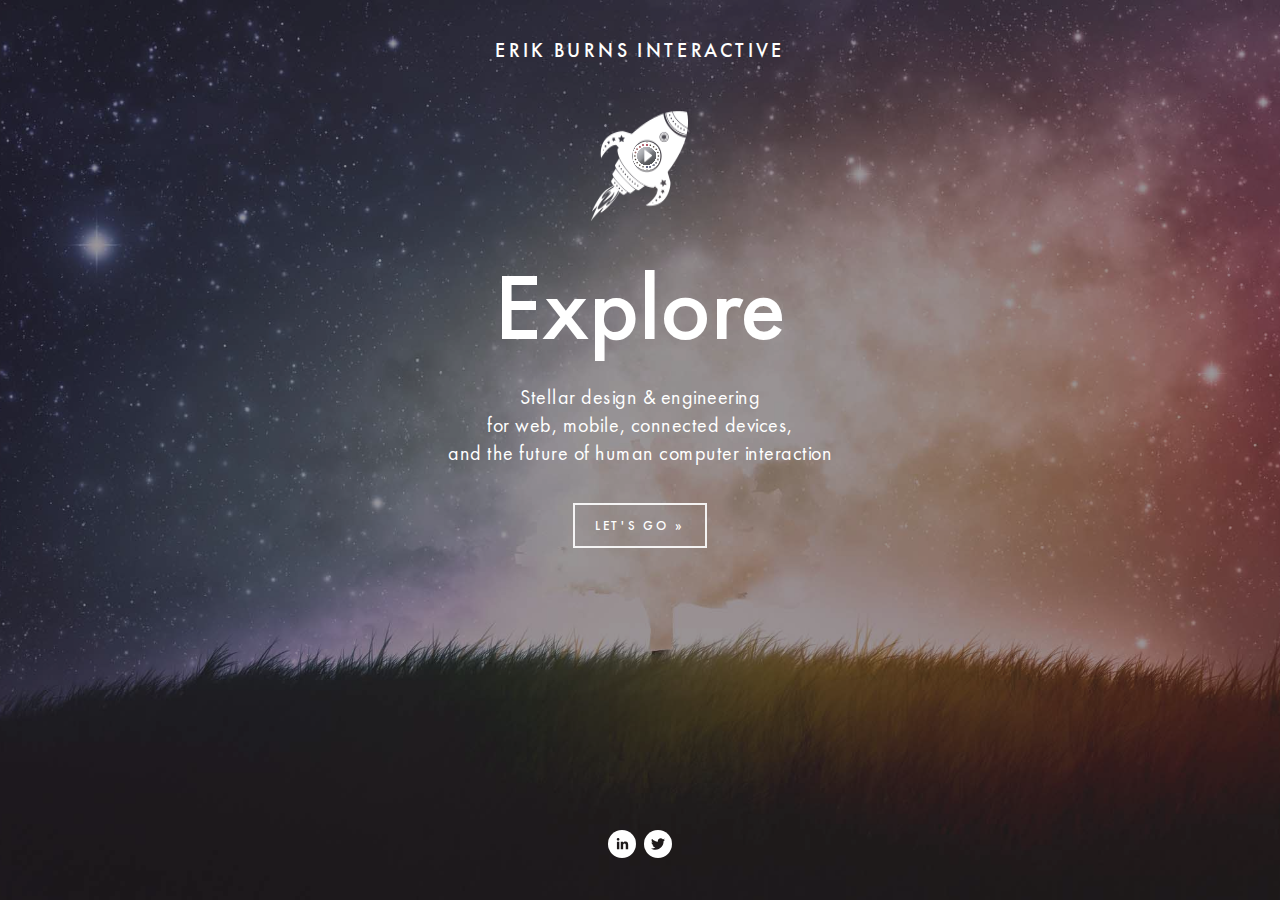
==== index.html @ a6431c2f "initial commit" ====
<!DOCTYPE html>
<html xmlns:og="http://opengraphprotocol.org/schema/" xmlns:fb="http://www.facebook.com/2008/fbml" xmlns:website="http://ogp.me/ns/website" lang="en-US" itemscope="" itemtype="http://schema.org/WebPage" class="no-js">
    <head>
        <meta charset="utf-8">
        <meta http-equiv="X-UA-Compatible" content="IE=edge">
        <meta name="viewport" content="width=device-width,initial-scale=1,shrink-to-fit=no">
        <title>Erik Burns Interactive</title>
        <!-- SEO & social site meta descriptions -->
        <meta property="og:site_name" content="Erik Burns Interactive">
        <meta property="og:title" content="Home">
        <meta property="og:url" content="https://www.erikburns.com/">
        <meta property="og:type" content="website">
        <meta itemprop="name" content="Home">
        <meta itemprop="url" content="https://www.erikburns.com/">
        <meta name="twitter:title" content="Home">
        <meta name="twitter:url" content="https://www.erikburns.com/">
        <meta name="twitter:card" content="summary">
        <meta name="description" content="">
        <meta name="HandheldFriendly" content="True">
        <meta name="MobileOptimized" content="320">
        <meta http-equiv="cleartype" content="on">
        <link rel="canonical" href="https://www.erikburns.com/">
        <!-- Favicon & homescreen icons -->
        <link rel="apple-touch-icon" sizes="57x57" href="img/icons/apple-icon-57x57.png">
        <link rel="apple-touch-icon" sizes="60x60" href="img/icons/apple-icon-60x60.png">
        <link rel="apple-touch-icon" sizes="72x72" href="img/icons/apple-icon-72x72.png">
        <link rel="apple-touch-icon" sizes="76x76" href="img/icons/apple-icon-76x76.png">
        <link rel="apple-touch-icon" sizes="114x114" href="img/icons/apple-icon-114x114.png">
        <link rel="apple-touch-icon" sizes="120x120" href="img/icons/apple-icon-120x120.png">
        <link rel="apple-touch-icon" sizes="144x144" href="img/icons/apple-icon-144x144.png">
        <link rel="apple-touch-icon" sizes="152x152" href="img/icons/apple-icon-152x152.png">
        <link rel="apple-touch-icon" sizes="180x180" href="img/icons/apple-icon-180x180.png">
        <link rel="icon" type="image/png" sizes="192x192"  href="img/icons/android-icon-192x192.png">
        <link rel="icon" type="image/png" sizes="16x16" href="img/icons/favicon-16x16.png">
        <link rel="icon" type="image/png" sizes="32x32" href="img/icons/favicon-32x32.png">
        <link rel="icon" type="image/png" sizes="96x96" href="img/icons/favicon-96x96.png">
        <link rel="manifest" href="/manifest.json">
        <meta name="msapplication-TileColor" content="#ffffff">
        <meta name="msapplication-TileImage" content="/img/icons/ms-icon-144x144.png">
        <meta name="theme-color" content="#ffffff"
        <!-- Add to homescreen for Chrome on Android -->
        <meta name="mobile-web-app-capable" content="yes">
        <!-- This script prevents links from opening in Mobile Safari. https://gist.github.com/1042026 -->
        <!--
        <script>(function(a,b,c){if(c in b&&b[c]){var d,e=a.location,f=/^(a|html)$/i;a.addEventListener("click",function(a){d=a.target;while(!f.test(d.nodeName))d=d.parentNode;"href"in d&&(d.href.indexOf("http")||~d.href.indexOf(e.host))&&(a.preventDefault(),e.href=d.href)},!1)}})(document,window.navigator,"standalone")</script>
        -->
        <!-- Stylesheets & modernizr -->
        <link rel="stylesheet" href="css/normalize.css">
        <link rel="stylesheet" href="css/main.css">
        <!-- Google Material Icon Font -->
        <link href="https://fonts.googleapis.com/icon?family=Material+Icons" rel="stylesheet">
        <script src="js/vendor/modernizr-2.7.1.min.js"></script>
    </head>
    <body>
      <div class="content">
        <header>
          <h1><a href="/">Erik Burns Interactive</a></h1>
        </header>
        <div class="nav_rocket" draggable="true">
          <a href="#">
            <img src="/img/icons/rocket_ship.png" height="112" width="100">
            <img class="lights" src="/img/icons/rocket_rotating_lights3.gif" height="28" width="29">
          </a>
        </div>
        <section class="intro slide_anim">
          <h2>Explore</h2>
          <p>Stellar design &amp; engineering
            <br>for web, mobile, connected devices,
            <br>and the future of human computer interaction</p>
          <div><a class="button menu-button" href="#">Let's Go &raquo;</a></div>
          <ul style="visibility: hidden">
            <li class="link-l"><a href=""><i class="link-l material-icons md-48">brightness_4</i></a></li>
            <li class="link-m"><a href=""><i class="link-m material-icons md-48">brightness_3</i></a></li>
            <li class="link-r"><a href=""><i class="link-r material-icons md-48">brightness_5</i></a></li>
          </ul>
        </section>
        <section class="menu slide_anim">
          <ul>
            <li><a href="" class=""><i class="link-l material-icons md-48">flight_takeoff</i> Services</a></li>
            <li><a href="" class=""><i class="link-m material-icons md-48">perm_media</i> Portfolio</a></li>
            <li><a href="" class=""><i class="link-r material-icons md-48">chat</i> Contact</a></li>
          </ul>
        </section>
        <footer>
          <div class="wrapper">
            <ul>
              <li>
                <a href="https://www.linkedin.com/in/erikburns" target="_blank" class="icon-wrapper linkedin">
                  <div>
                    <svg xmlns="http://www.w3.org/2000/svg" version="1.1" class="social" viewBox="0 0 64 64">
                      <path d="M0,0v64h64V0H0z M25.8,44h-5.4V26.6h5.4V44z M23.1,24.3c-1.7,0-3.1-1.4-3.1-3.1c0-1.7,1.4-3.1,3.1-3.1 c1.7,0,3.1,1.4,3.1,3.1C26.2,22.9,24.8,24.3,23.1,24.3z M46,44h-5.4v-8.4c0-2,0-4.6-2.8-4.6c-2.8,0-3.2,2.2-3.2,4.5V44h-5.4V26.6 h5.2V29h0.1c0.7-1.4,2.5-2.8,5.1-2.8c5.5,0,6.5,3.6,6.5,8.3V44z"></path>
                    </svg>
                  </div>
                </a>
              </li>
              <li>
                <a href="https://twitter.com/erikburns" target="_blank" class="icon-wrapper twitter">
                  <div>
                    <svg xmlns="http://www.w3.org/2000/svg" version="1.1" class="social" viewBox="0 0 64 64">
                      <path d="M0,0v64h64V0H0z M44.7,25.5c0,0.3,0,0.6,0,0.8C44.7,35,38.1,45,26.1,45c-3.7,0-7.2-1.1-10.1-2.9 c0.5,0.1,1,0.1,1.6,0.1c3.1,0,5.9-1,8.2-2.8c-2.9-0.1-5.3-2-6.1-4.6c0.4,0.1,0.8,0.1,1.2,0.1c0.6,0,1.2-0.1,1.7-0.2 c-3-0.6-5.3-3.3-5.3-6.4c0,0,0-0.1,0-0.1c0.9,0.5,1.9,0.8,3,0.8c-1.8-1.2-2.9-3.2-2.9-5.5c0-1.2,0.3-2.3,0.9-3.3 c3.2,4,8.1,6.6,13.5,6.9c-0.1-0.5-0.2-1-0.2-1.5c0-3.6,2.9-6.6,6.6-6.6c1.9,0,3.6,0.8,4.8,2.1c1.5-0.3,2.9-0.8,4.2-1.6 c-0.5,1.5-1.5,2.8-2.9,3.6c1.3-0.2,2.6-0.5,3.8-1C47.1,23.4,46,24.5,44.7,25.5z"></path>
                    </svg>
                  </div>
                </a>
              </li>
            </ul>
          </div>
        </footer>
      </div>
      <div class="background">
        <div class="tree"></div>
        <div class="scrim"></div>
      </div>
      <!-- Scripts (bottom of load) -->
      <script src="js/vendor/jquery-2.1.0.min.js"></script>
      <script src="js/helper.js"></script>
      <script src="js/main.js"></script>

      <!-- Google Analytics -->
      <script>
        (function(i,s,o,g,r,a,m){i['GoogleAnalyticsObject']=r;i[r]=i[r]||function(){
        (i[r].q=i[r].q||[]).push(arguments)},i[r].l=1*new Date();a=s.createElement(o),
        m=s.getElementsByTagName(o)[0];a.async=1;a.src=g;m.parentNode.insertBefore(a,m)
        })(window,document,'script','https://www.google-analytics.com/analytics.js','ga');

        ga('create', 'UA-96169456-1', 'auto');
        ga('send', 'pageview');
      </script>
    </body>
</html>
---- css/main.css ----
-MediumObl/*
 * HTML5 Boilerplate
 *
 * What follows is the result of much research on cross-browser styling.
 * Credit left inline and big thanks to Nicolas Gallagher, Jonathan Neal,
 * Kroc Camen, and the H5BP dev community and team.
 */

/* ==========================================================================
   Base styles: opinionated defaults
   ========================================================================== */

html,
button,
input,
select,
textarea {
    color: #222;
}

body {
    font-size: 1em;
    line-height: 1.4;
}

a {
    color: #00e;
}

a:visited {
    color: #551a8b;
}

a:hover {
    color: #06e;
}

/*
 * Remove the gap between images and the bottom of their containers: h5bp.com/i/440
 */

img {
    vertical-align: middle;
}

/*
 * Remove default fieldset styles.
 */

fieldset {
    border: 0;
    margin: 0;
    padding: 0;
}

/*
 * Allow only vertical resizing of textareas.
 */

textarea {
    resize: vertical;
}

/* ==========================================================================
   Author's custom styles
   ========================================================================== */

/* Global */
html, body { background: rgb(51, 43, 49); text-align: center; }
h1,h2,h3,h4,h5,h6,a { color: #fff; font-family: Futura-Medium, "FuturaPT-Medium", "Century Gothic", CenturyGothic, "Avant Garde", sans-serif; font-weight: 500; line-height: 1em; }
p,blockquote,pre { color: #fff; font-family: Futura-Book, "FuturaPT-Book", "Century Gothic", CenturyGothic, "Avant Garde", sans-serif; font-weight: 400; letter-spacing: .5px; line-height: 1.4em; }
h1 { margin-top: 40px; font-size: 20px; letter-spacing: 2.7px; text-transform: uppercase; }
a { text-decoration: none; color: #fff !important; cursor: pointer; }
h2 { margin: 0; font-size: 95px; }
h3 { margin: 0; font-size: 34px; }
p { margin: 30px 0 45px; font-size: 20px; }
header, section, footer { z-index: 20 }

/* Navigation */
.nav_rocket { padding: 20px 0; }
.nav_rocket a { position: relative; display: block; width: 112px; height: 100px; padding: 30px 20px; margin: 0 auto; }
.nav_rocket .lights { position: absolute; top: 62px; left: 68px; }
nav { position: relative; margin-top: 0px; padding: 30px 0 100px; color: #fff; }
nav ul { padding: 0; margin: 0; width: 100%; height: 100%; list-style: none; }
nav ul li { display: inline-block; text-align: center; }
nav li.link-l { position: absolute; bottom: 0; left: 20% }
nav li.link-m { position: relative; left: 0; top: 0 }
nav li.link-r { position: absolute; bottom: 0; right: 20% }
nav i.material-icons { font-size: 30px; padding: 8px; border: 1px dotted #fff; border-radius: 100px; }
nav li a, nav li a:link, nav li a:visited { color: #fff; opacity: .5; }
nav li a:hover, nav li a:active { opacity: 1; }

.menu { display: none }
.menu ul { margin: 40px 0 0; padding: 0; list-style: none; }
.menu li { margin: 0; padding: 10px 0; }
.menu a { font-size: 20px; }

/* Typgraphy */
@font-face {
  font-family: 'FuturaPT-Book';
  src: url('/css/webfont/FuturaPT-Book.eot'); /* IE9 Compat Modes */
  src: url('/css/webfont/FuturaPT-Book.eot?#iefix') format('embedded-opentype'), /* IE6-IE8 */
       url('/css/webfont/FuturaPT-Book.woff') format('woff'), /* Pretty Modern Browsers */
       url('w/css/webfont/FuturaPT-Book.ttf')  format('truetype'), /* Safari, Android, iOS */
       url('/css/webfont/FuturaPT-Book.svg#svgFontName') format('svg'); /* Legacy iOS */
}
@font-face {
  font-family: 'FuturaPT-Medium';
  src: url('/css/webfont/FuturaPT-Medium.eot'); /* IE9 Compat Modes */
  src: url('/css/webfont/FuturaPT-Medium.eot?#iefix') format('embedded-opentype'), /* IE6-IE8 */
       url('/css/webfont/FuturaPT-Medium.woff') format('woff'), /* Pretty Modern Browsers */
       url('w/css/webfont/FuturaPT-Medium.ttf')  format('truetype'), /* Safari, Android, iOS */
       url('/css/webfont/FuturaPT-Medium.svg#svgFontName') format('svg'); /* Legacy iOS */
}
@font-face {
  font-family: 'FuturaPT-BookObl';
  src: url('/css/webfont/FuturaPT-BookObl.eot'); /* IE9 Compat Modes */
  src: url('/css/webfont/FuturaPT-BookObl.eot?#iefix') format('embedded-opentype'), /* IE6-IE8 */
       url('/css/webfont/FuturaPT-BookObl.woff') format('woff'), /* Pretty Modern Browsers */
       url('w/css/webfont/FuturaPT-BookObl.ttf')  format('truetype'), /* Safari, Android, iOS */
       url('/css/webfont/FuturaPT-BookObl.svg#svgFontName') format('svg'); /* Legacy iOS */
}
@font-face {
  font-family: 'FuturaPT-MediumObl';
  src: url('/css/webfont/FuturaPT-MediumObl.eot'); /* IE9 Compat Modes */
  src: url('/css/webfont/FuturaPT-MediumObl.eot?#iefix') format('embedded-opentype'), /* IE6-IE8 */
       url('/css/webfont/FuturaPT-MediumObl.woff') format('woff'), /* Pretty Modern Browsers */
       url('w/css/webfont/FuturaPT-MediumObl.ttf')  format('truetype'), /* Safari, Android, iOS */
       url('/css/webfont/FuturaPT-MediumObl.svg#svgFontName') format('svg'); /* Legacy iOS */
}

/* Content */
.content { position: absolute; height: 100%; width: 100%; z-index: 10; }

.content .slide_menu ul { margin: 0; padding: 0; list-style: none }
.content .slide_menu ul li { display: inline-block; padding: 0; margin: 0; }
.content .slide_menu ul li a { display: inline-block; padding: 2px; margin: 0 0 0 -4px }
.content .slide_menu ul li a span { display: inline-block; border: 2px solid #fff; width: 12px; height: 12px; border-radius: 12px; padding: 0; margin: 0; }
.content .slide_menu ul li a.selected span, .content .slide_menu ul li a:hover span { background-color: #fff }

/* Buttons */
.content a.button { border: 2px solid rgba(255,255,255,.9); padding: 12px 20px; font-size: 13px; color: #fff; letter-spacing: 2.7px; text-transform: uppercase; text-decoration: none; cursor: pointer; }
.content a.button:hover { color: rgba(51,43,49,1) !important; background-color: #fff; }

/* Footer */
footer { position: absolute; bottom: 36px; width: 100% }
footer .wrapper { float: left; position: relative; left: 50%; }
footer .wrapper ul { display: block; float: left; position: relative; left: -50%; padding: 0; margin: 0; list-style: none; }
footer .wrapper ul li { display: inline-block; padding: 0 2px; }
footer .wrapper ul svg { border-radius: 100px; width: 28px; height: 28px; }
footer .wrapper ul svg:hover path { opacity: 1; }
footer .wrapper ul path { fill: rgba(255,255,255,1); opacity: 1 }

/* Page background images & scrim */
.background { position: absolute; top: 0; left: 0; width: 100%; height: 100%; z-index: 1 }
.background div { position: absolute; top: 0; left: 0; width: 100%; height: 100%; }
.background div:first-child { background-repeat: no-repeat; background-position: 50% 50%; background-size: cover; }
.tree { background-image: url('/img/bg_notree.jpg') }
.scrim { background-color: rgba(51, 43, 49, .5); z-index: 5; }

/* Animations */
.slide_anim {
 animation: slide-anim .5s ease-in-out;
}
.slide-anim 0% {
 opacity: 0;
 -webkit-transform: translate3d(0, 14px, 0);
 -moz-transform: translate3d(0, 14px, 0);
 -ms-transform: translate3d(0, 14px, 0);
 -o-transform: translate3d(0, 14px, 0);
 transform: translate3d(0, 14px, 0);
}
.slide-anim 100% {
 opacity: 1;
 -webkit-transform: translate3d(0, 0, 0);
 -moz-transform: translate3d(0, 0, 0);
 -ms-transform: translate3d(0, 0, 0);
 -o-transform: translate3d(0, 0, 0);
 transform: translate3d(0, 0, 0);
}
@-webkit-keyframes slide-anim {
 0% {
   opacity: 0;
   -webkit-transform: translate3d(0, 14px, 0);
   -moz-transform: translate3d(0, 14px, 0);
   -ms-transform: translate3d(0, 14px, 0);
   -o-transform: translate3d(0, 14px, 0);
   transform: translate3d(0, 14px, 0);
 }
 100% {
   opacity: 1;
   -webkit-transform: translate3d(0, 0, 0);
   -moz-transform: translate3d(0, 0, 0);
   -ms-transform: translate3d(0, 0, 0);
   -o-transform: translate3d(0, 0, 0);
   transform: translate3d(0, 0, 0);
 }
}
@keyframes slide-anim {
 0% {
   opacity: 0;
   -webkit-transform: translate3d(0, 14px, 0);
   -moz-transform: translate3d(0, 14px, 0);
   -ms-transform: translate3d(0, 14px, 0);
   -o-transform: translate3d(0, 14px, 0);
   transform: translate3d(0, 14px, 0);
 }
 100% {
   opacity: 1;
   -webkit-transform: translate3d(0, 0, 0);
   -moz-transform: translate3d(0, 0, 0);
   -ms-transform: translate3d(0, 0, 0);
   -o-transform: translate3d(0, 0, 0);
   transform: translate3d(0, 0, 0);
 }
}

/* ==========================================================================
   Helper classes
   ========================================================================== */

/* Prevent callout */

.nocallout {
    -webkit-touch-callout: none;
}

.pressed {
    background-color: rgba(0, 0, 0, 0.7);
}

/* A hack for HTML5 contenteditable attribute on mobile */

textarea[contenteditable] {
    -webkit-appearance: none;
}

/* A workaround for S60 3.x and 5.0 devices which do not animated gif images if
   they have been set as display: none */

.gifhidden {
    position: absolute;
    left: -100%;
}

/*
 * Image replacement
 */

.ir {
    background-color: transparent;
    background-repeat: no-repeat;
    border: 0;
    direction: ltr;
    display: block;
    overflow: hidden;
    text-align: left;
    text-indent: -999em;
}

.ir br {
    display: none;
}

/*
 * Hide from both screenreaders and browsers: h5bp.com/u
 */

.hidden {
    display: none !important;
    visibility: hidden;
}

/*
 * Hide only visually, but have it available for screenreaders: h5bp.com/v
 */

.visuallyhidden {
    border: 0;
    clip: rect(0 0 0 0);
    height: 1px;
    margin: -1px;
    overflow: hidden;
    padding: 0;
    position: absolute;
    width: 1px;
}

/*
 * Extends the .visuallyhidden class to allow the element to be focusable
 * when navigated to via the keyboard: h5bp.com/p
 */

.visuallyhidden.focusable:active,
.visuallyhidden.focusable:focus {
    clip: auto;
    height: auto;
    margin: 0;
    overflow: visible;
    position: static;
    width: auto;
}

/*
 * Hide visually and from screenreaders, but maintain layout
 */

.invisible {
    visibility: hidden;
}

/**
 * Clearfix helper
 * Used to contain floats: h5bp.com/q
 */

.clearfix:before,
.clearfix:after {
    content: "";
    display: table;
}

.clearfix:after {
    clear: both;
}

/* ==========================================================================
   EXAMPLE Media Queries for Responsive Design.
   Theses examples override the primary ('mobile first') styles.
   Modify as content requires.
   ========================================================================== */

@media only screen and (min-width: 800px) {
    /* Style adjustments for viewports that meet the condition */
}

@media only screen and (-webkit-min-device-pixel-ratio: 1.5),
       only screen and (min-resolution: 144dpi) {
    /* Style adjustments for viewports that meet the condition */
}
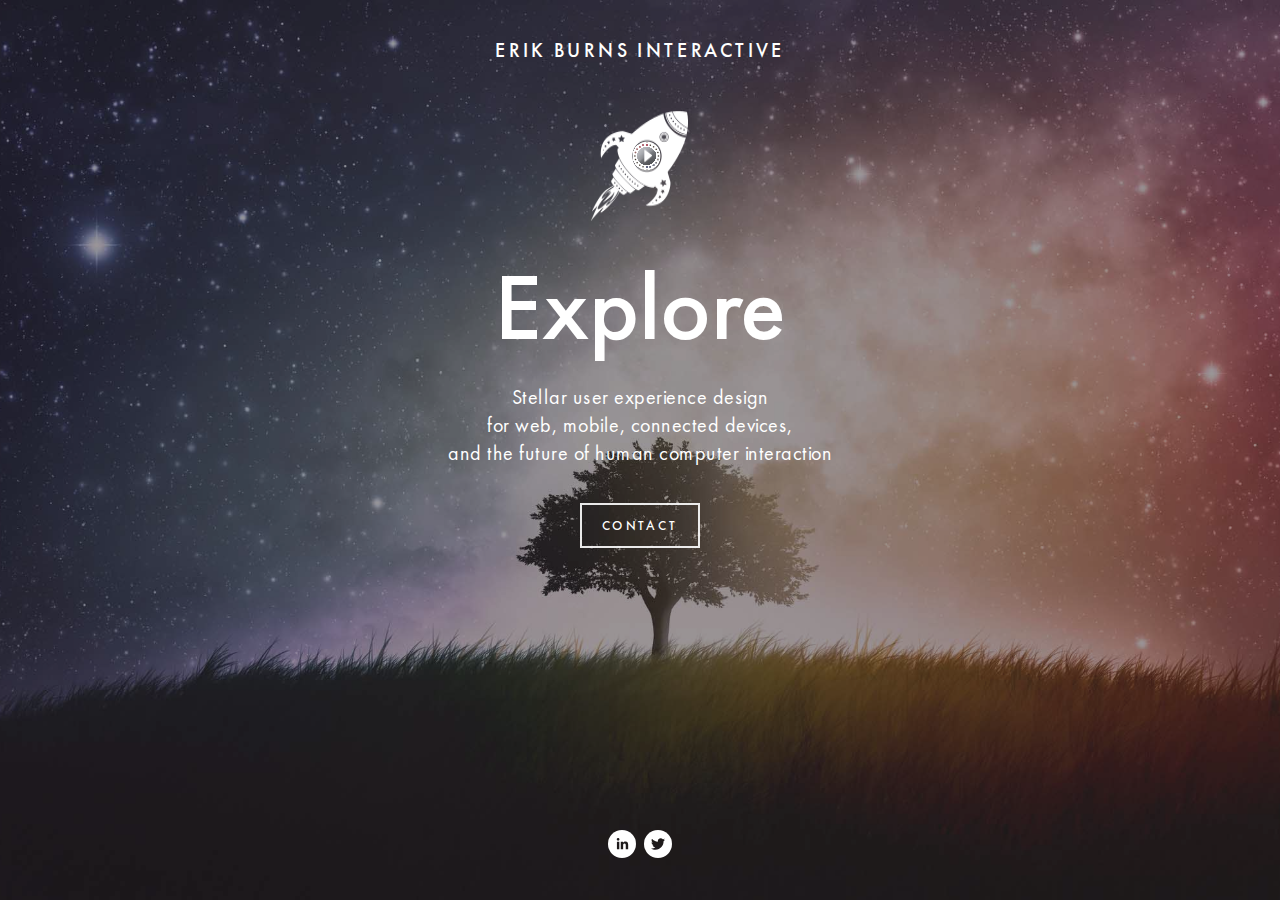
==== commit 583fb9d7: "updating homepage" ====
--- a/index.html
+++ b/index.html
@@ -64,10 +64,10 @@
         </div>
         <section class="intro slide_anim">
           <h2>Explore</h2>
-          <p>Stellar design &amp; engineering
+          <p>Stellar user experience design
             <br>for web, mobile, connected devices,
             <br>and the future of human computer interaction</p>
-          <div><a class="button menu-button" href="#">Let's Go &raquo;</a></div>
+          <div><a class="button menu-button" href="#">Contact</a></div>
           <ul style="visibility: hidden">
             <li class="link-l"><a href=""><i class="link-l material-icons md-48">brightness_4</i></a></li>
             <li class="link-m"><a href=""><i class="link-m material-icons md-48">brightness_3</i></a></li>
--- a/css/main.css
+++ b/css/main.css
@@ -155,7 +155,7 @@
 .background { position: absolute; top: 0; left: 0; width: 100%; height: 100%; z-index: 1 }
 .background div { position: absolute; top: 0; left: 0; width: 100%; height: 100%; }
 .background div:first-child { background-repeat: no-repeat; background-position: 50% 50%; background-size: cover; }
-.tree { background-image: url('/img/bg_notree.jpg') }
+.tree { background-image: url('/img/bg_tree.jpg') }
 .scrim { background-color: rgba(51, 43, 49, .5); z-index: 5; }
 
 /* Animations */
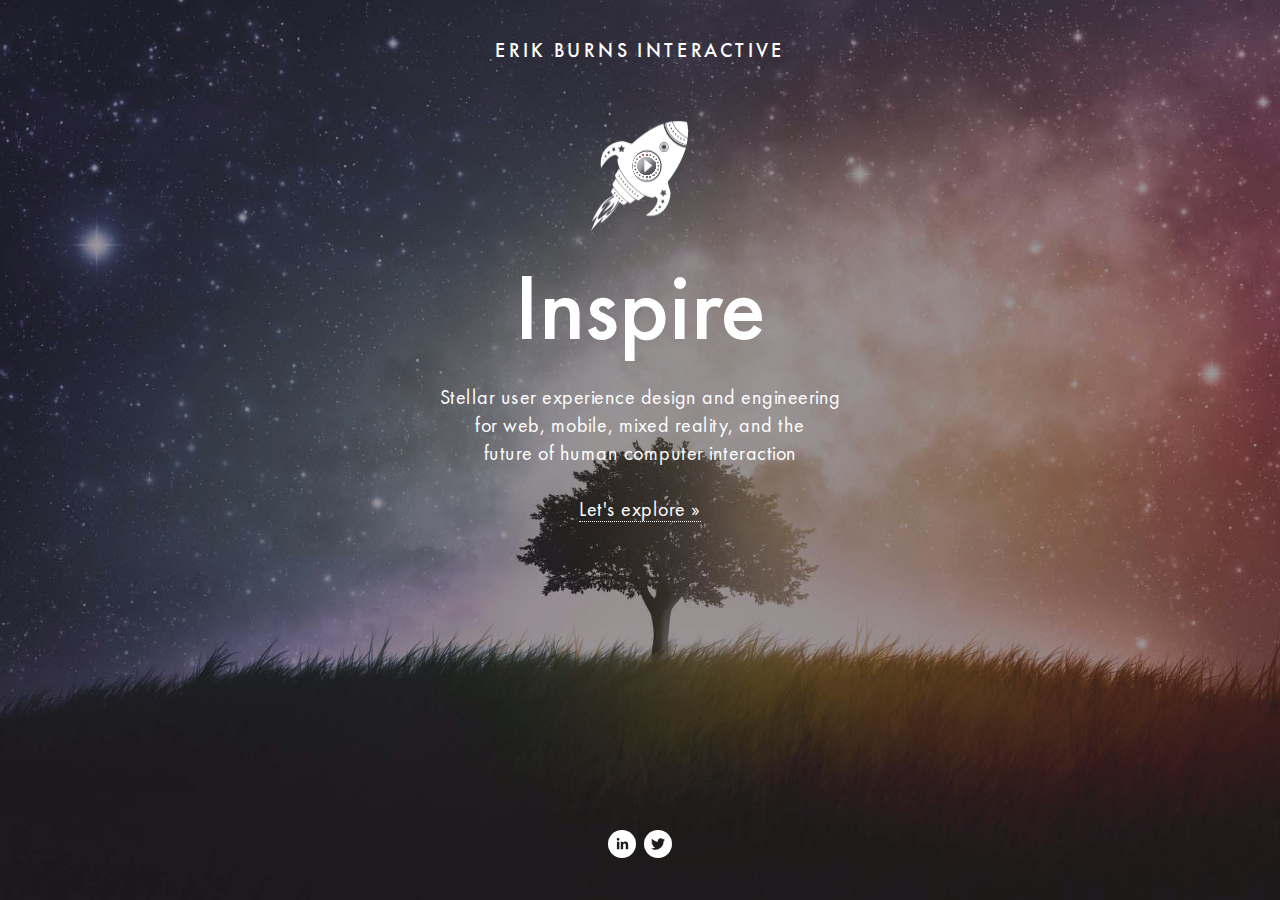
==== commit 16cdf542: "updated homepage title anination" ====
--- a/index.html
+++ b/index.html
@@ -63,11 +63,20 @@
           </a>
         </div>
         <section class="intro slide_anim">
-          <h2>Explore</h2>
-          <p>Stellar user experience design
-            <br>for web, mobile, connected devices,
-            <br>and the future of human computer interaction</p>
-          <div><a class="button menu-button" href="#">Contact</a></div>
+          <h2>&nbsp;</h2>
+          <p>Stellar user experience design and engineering
+            <br>for web, mobile, mixed reality, and the
+            <br>future of human computer interaction
+            <br>
+            <br><a href="" style="font-weight: normal; font-family: FuturaPT-Book; border-bottom: 1px dotted #fff; font-size: 100%">Let's explore &raquo;</a></p>
+          <p style="display:none">Create a digital experience that matters.
+            <br>Vision + technique + passion
+            <br>Fly at the speed of light when you get
+            <br>astral with us.
+            <br>neuroscience training to the future of human computer interaction.
+            <br>to build VR, AR, web, mobile experiences that change people's lives.
+            <br>and the future of human computer
+            <br>interaction</p>
           <ul style="visibility: hidden">
             <li class="link-l"><a href=""><i class="link-l material-icons md-48">brightness_4</i></a></li>
             <li class="link-m"><a href=""><i class="link-m material-icons md-48">brightness_3</i></a></li>
--- a/css/main.css
+++ b/css/main.css
@@ -77,7 +77,7 @@
 header, section, footer { z-index: 20 }
 
 /* Navigation */
-.nav_rocket { padding: 20px 0; }
+.nav_rocket { padding: 30px 0 10px 0; }
 .nav_rocket a { position: relative; display: block; width: 112px; height: 100px; padding: 30px 20px; margin: 0 auto; }
 .nav_rocket .lights { position: absolute; top: 62px; left: 68px; }
 nav { position: relative; margin-top: 0px; padding: 30px 0 100px; color: #fff; }
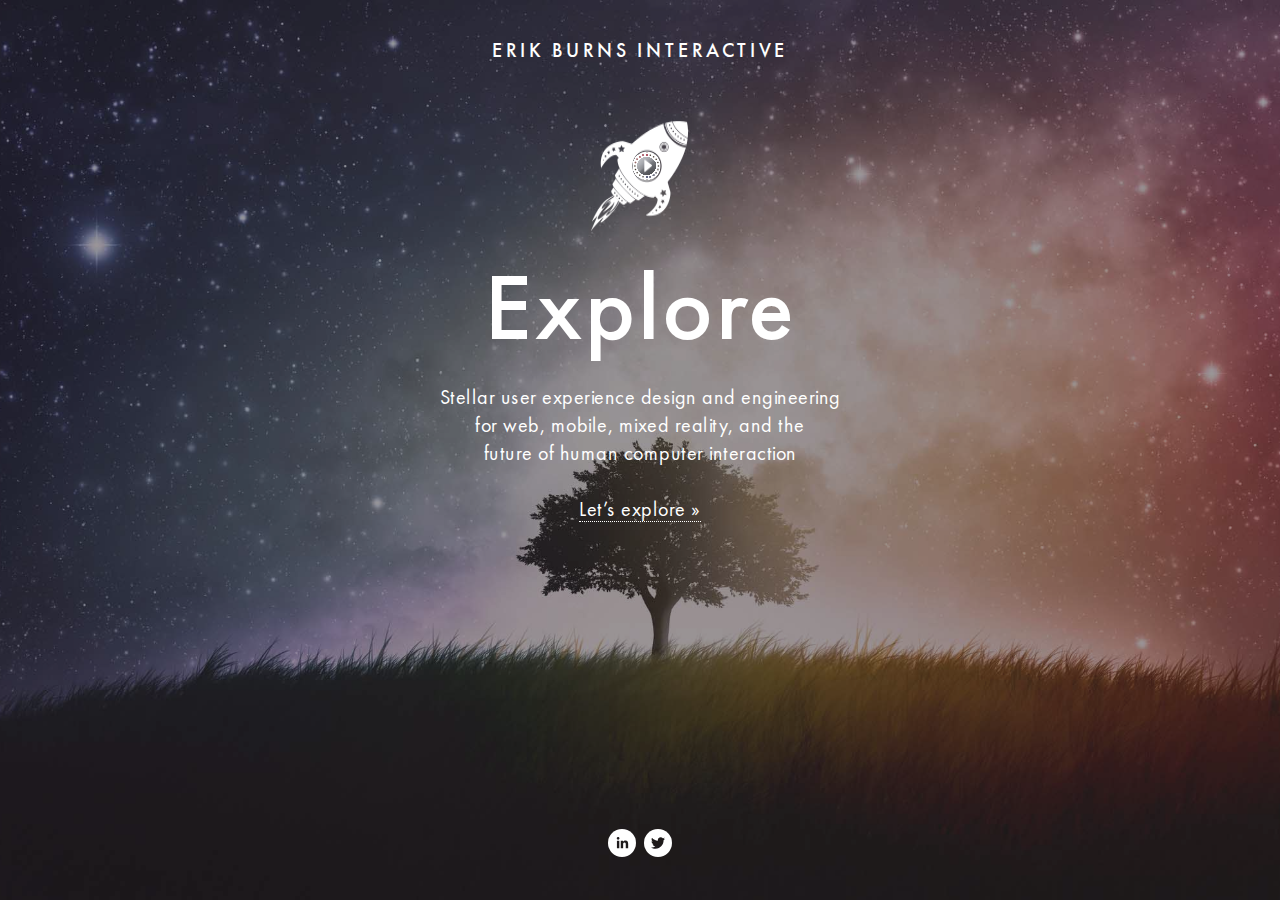
==== commit 7b44b307: "updating main page sections and base styles" ====
--- a/index.html
+++ b/index.html
@@ -68,7 +68,7 @@
             <br>for web, mobile, mixed reality, and the
             <br>future of human computer interaction
             <br>
-            <br><a href="" style="font-weight: normal; font-family: FuturaPT-Book; border-bottom: 1px dotted #fff; font-size: 100%">Let's explore &raquo;</a></p>
+            <br><a href="/about.html" style="border-bottom: 1px dotted #fff; font-size: 100%">Let&#8217;s explore &raquo;</a></p>
           <p style="display:none">Create a digital experience that matters.
             <br>Vision + technique + passion
             <br>Fly at the speed of light when you get
--- a/css/main.css
+++ b/css/main.css
@@ -67,8 +67,8 @@
 
 /* Global */
 html, body { background: rgb(51, 43, 49); text-align: center; }
-h1,h2,h3,h4,h5,h6,a { color: #fff; font-family: Futura-Medium, "FuturaPT-Medium", "Century Gothic", CenturyGothic, "Avant Garde", sans-serif; font-weight: 500; line-height: 1em; }
-p,blockquote,pre { color: #fff; font-family: Futura-Book, "FuturaPT-Book", "Century Gothic", CenturyGothic, "Avant Garde", sans-serif; font-weight: 400; letter-spacing: .5px; line-height: 1.4em; }
+p,blockquote,pre,ul,li,a { color: #fff; font-family: Futura-Book, "FuturaPT-Book", "Century Gothic", CenturyGothic, "Avant Garde", sans-serif; font-weight: 400; letter-spacing: .5px; line-height: 1.4em; }
+h1,h2,h3,h4,h5,h6,h1 a { color: #fff; font-family: Futura-Medium, "FuturaPT-Medium", "Century Gothic", CenturyGothic, "Avant Garde", sans-serif; font-weight: 500; letter-spacing: 3px; line-height: 1em; }
 h1 { margin-top: 40px; font-size: 20px; letter-spacing: 2.7px; text-transform: uppercase; }
 a { text-decoration: none; color: #fff !important; cursor: pointer; }
 h2 { margin: 0; font-size: 95px; }
@@ -157,6 +157,7 @@
 .background div:first-child { background-repeat: no-repeat; background-position: 50% 50%; background-size: cover; }
 .tree { background-image: url('/img/bg_tree.jpg') }
 .scrim { background-color: rgba(51, 43, 49, .5); z-index: 5; }
+.background .letter { position: absolute; z-index: 10; left: -50%; top: -150%; font-size: 20000%; opacity: .1; padding: 0; margin: 0; }
 
 /* Animations */
 .slide_anim {
